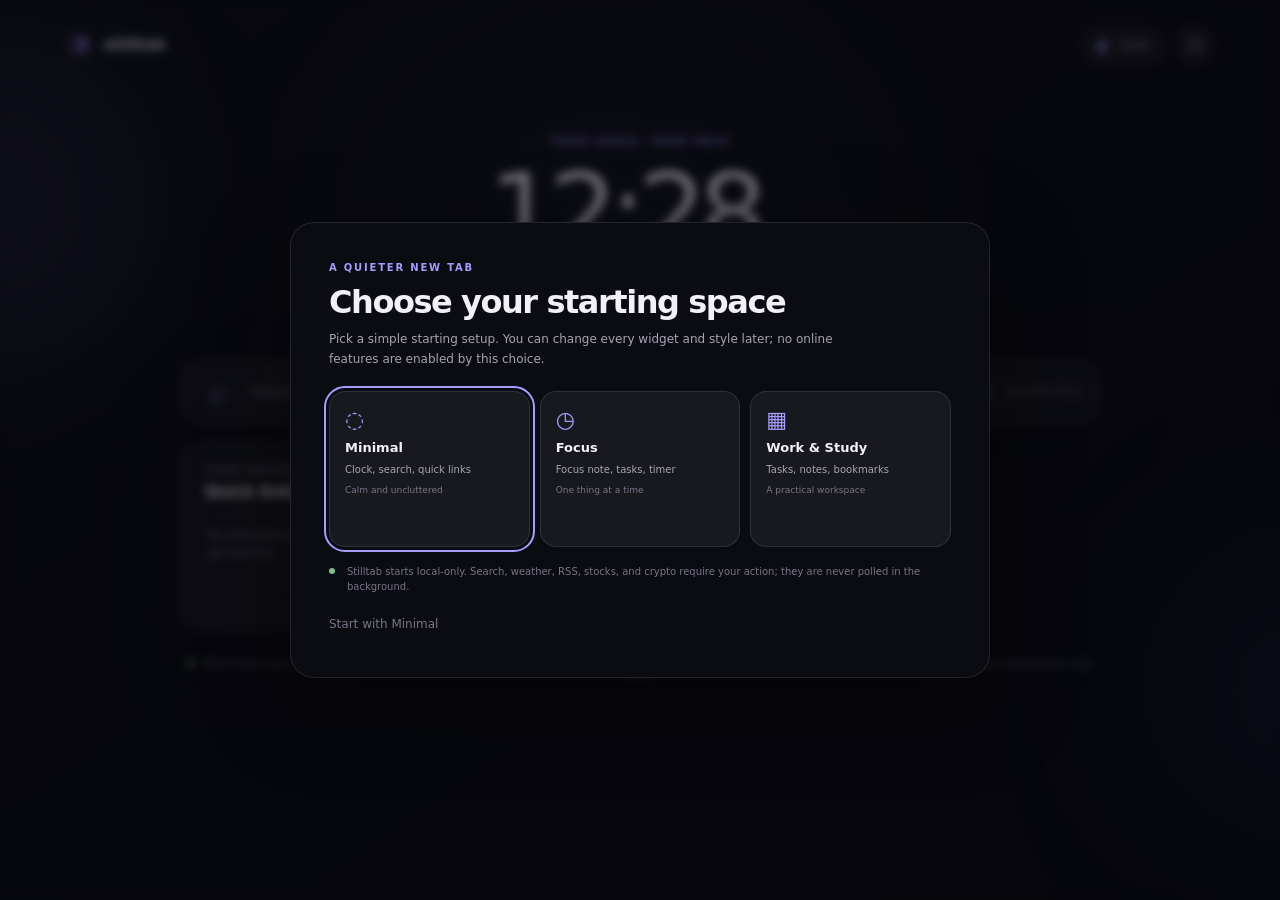
==== newtab.html @ e277e2a7 "Prepare Stilltab 0.7.0 source release" ====
<!doctype html>
<html lang="en">
<head>
  <meta charset="utf-8">
  <meta name="viewport" content="width=device-width, initial-scale=1">
  <meta name="color-scheme" content="dark light">
  <title>Stilltab</title>
  <link rel="stylesheet" href="styles.css">
  <style id="user-custom-css"></style>
  <script src="newtab.js" defer></script>
</head>
<body>
  <div class="ambient ambient-one" aria-hidden="true"></div>
  <div class="ambient ambient-two" aria-hidden="true"></div>
  <header class="topbar">
    <a class="brand" href="#home" aria-label="Stilltab home">
      <span class="brand-mark" aria-hidden="true"><span></span></span>
      <span>stilltab</span>
    </a>
    <div class="top-actions">
      <button class="quiet-button theme-shortcut" id="theme-cycle" type="button" title="Cycle theme" aria-label="Cycle theme"><span class="sun-icon" aria-hidden="true">◐</span><span id="theme-name">Dusk</span></button>
      <button class="icon-button settings-trigger" id="open-settings" type="button" aria-label="Open settings" title="Customize your new tab"><span aria-hidden="true">☷</span></button>
    </div>
  </header>

  <main id="home" class="page-shell">
    <section class="widget-grid" id="widget-grid" aria-label="Your widgets"></section>
    <p class="privacy-note"><span class="privacy-dot" aria-hidden="true"></span> Most data stays on this device. Search, weather, feeds, articles, stock and crypto prices contact providers only when you choose those features; bookmarks stay local.</p>
  </main>

  <aside class="settings-panel" id="settings-panel" aria-labelledby="settings-title" aria-hidden="true">
    <div class="panel-scrim" id="panel-scrim"></div>
    <section class="panel-content" role="dialog" aria-modal="true" aria-label="Customize Stilltab">
      <div class="panel-heading">
        <div><p class="eyebrow">MAKE IT YOURS</p><h2 id="settings-title">Customize</h2></div>
        <button class="icon-button close-panel" id="close-settings" type="button" aria-label="Close settings">×</button>
      </div>
      <div class="settings-section-tools" aria-label="Settings section controls"><span>Settings sections</span><button type="button" id="expand-settings">Expand all</button><button type="button" id="collapse-settings">Collapse all</button></div>
      <div class="settings-scroll">
        <section class="setting-section">
          <h3>Look & feel</h3>
          <label class="field-label" for="theme-select">Theme preset</label>
          <select id="theme-select">
            <option value="dusk">Dusk · soft violet</option>
            <option value="paper">Paper · warm light</option>
            <option value="moss">Moss · quiet green</option>
            <option value="midnight">Midnight · deep blue</option>
            <option value="ocean">Ocean · deep water</option>
            <option value="sakura">Sakura · soft blossom</option>
            <option value="ember">Ember · warm charcoal</option>
            <option value="nord">Nord · cool minimal</option>
            <option value="terminal">Terminal · green phosphor</option>
            <option value="lavender">Lavender · soft amethyst</option>
            <option value="sunroom">Sunroom · warm daylight</option>
            <option value="slate">Slate · quiet blue-grey</option>
            <option value="custom">Custom colors</option>
          </select>
          <p class="section-hint">Each preset also sets card style, corners, font, spacing, and layout. Fine-tune them below and save your own named presets.</p>
          <div class="button-row theme-buttons">
            <button class="secondary-button" id="save-theme" type="button">Save current as preset</button>
            <button class="text-button" id="delete-theme" type="button" hidden>Delete selected preset</button>
          </div>
          <div class="field-row color-row">
            <label class="field-label" for="accent-color">Accent</label>
            <input id="accent-color" type="color" value="#a79bff" aria-label="Custom accent color">
          </div>
          <div class="field-row color-row">
            <label class="field-label" for="background-color">Background</label>
            <input id="background-color" type="color" value="#11121a" aria-label="Custom background color">
          </div>
          <div class="gradient-editor">
            <p class="field-label">Gradient builder</p>
            <label class="field-label" for="gradient-kind">Shape</label>
            <select id="gradient-kind"><option value="linear">Linear</option><option value="radial">Radial glow</option></select>
            <label class="field-label" for="gradient-angle">Angle <span id="gradient-angle-value">135°</span></label>
            <input id="gradient-angle" type="range" min="0" max="360" value="135">
            <div class="gradient-swatches"><input id="gradient-color-1" type="color" value="#11121a" aria-label="Gradient color one"><input id="gradient-color-2" type="color" value="#29243b" aria-label="Gradient color two"><input id="gradient-color-3" type="color" value="#131521" aria-label="Gradient color three"></div>
            <div id="gradient-preview" class="gradient-preview" aria-label="Gradient preview"></div>
            <div class="button-row"><button class="secondary-button" id="apply-gradient" type="button">Apply gradient</button><button class="text-button" id="clear-gradient" type="button">Use solid background</button></div>
          </div>
          <div class="local-background-setting">
            <p class="field-label">Device background</p>
            <div id="background-preview" class="background-preview is-empty">No image selected</div>
            <div class="button-row"><button class="secondary-button" id="choose-background" type="button">Choose an image</button><button class="text-button" id="remove-background" type="button" hidden>Remove image</button><input id="background-file" type="file" accept="image/png,image/jpeg,image/webp" hidden></div>
            <label class="field-label" for="background-overlay">Readability overlay <span id="background-overlay-value">32%</span></label>
            <input id="background-overlay" type="range" min="0" max="75" value="32" disabled>
            <p class="section-hint">PNG, JPG, or WebP. The image is resized and saved inside Firefox on this device; nothing is uploaded. The theme adds a light or dark overlay for legibility.</p>
          </div>
          <label class="field-label" for="custom-css">Custom CSS</label>
          <textarea class="dialog-input custom-css-input" id="custom-css" rows="5" maxlength="12000" spellcheck="false" placeholder=".widget-card { box-shadow: none; }"></textarea>
          <p class="section-hint">Stored locally. @-rules, url(), external fonts, and other network-capable CSS are blocked. Turning CSS off keeps your code saved; clearing it removes the saved rules.</p>
          <div class="button-row custom-css-actions"><button class="secondary-button apply-css-button" id="apply-custom-css" type="button">Apply custom CSS</button><button class="secondary-button" id="toggle-custom-css" type="button" aria-pressed="false" disabled>No CSS to toggle</button><button class="text-button" id="clear-custom-css" type="button" disabled>Clear custom CSS</button></div>
          <p class="custom-css-status" id="custom-css-status" role="status" aria-live="polite">No custom CSS is saved.</p>
          <label class="field-label" for="surface-select">Surface style</label>
          <select id="surface-select">
            <option value="glass">Glass</option><option value="solid">Solid</option><option value="gradient">Gradient</option>
          </select>
          <label class="field-label" for="corners-select">Corners</label>
          <select id="corners-select">
            <option value="soft">Soft rounded</option><option value="square">Blocky</option><option value="pill">Extra round</option>
          </select>
          <label class="field-label" for="layout-select">Layout</label>
          <select id="layout-select"><option value="balanced">Balanced · two columns</option><option value="wide">Wide · three columns</option><option value="focused">Focused · one column</option><option value="bento">Bento · mixed grid</option><option value="sidebar">Compact sidebar</option><option value="masonry">Masonry · flowing cards</option></select>
          <label class="field-label" for="font-select">Font</label>
          <select id="font-select">
            <option value="system">System sans</option><option value="clean-sans">Clean sans</option><option value="humanist">Humanist sans</option><option value="rounded">Rounded sans</option><option value="serif">Editorial serif</option><option value="classic-serif">Classic serif</option><option value="book-serif">Book serif</option><option value="mono">Monospace</option><option value="typewriter">Typewriter</option>
          </select>
          <label class="field-label" for="density-select">Spacing</label>
          <select id="density-select"><option value="comfortable">Comfortable</option><option value="compact">Compact</option></select>
          <label class="field-label" for="display-name">Name above the clock <span class="optional-label">(optional)</span></label>
          <input class="dialog-input" id="display-name" maxlength="30" placeholder="Leave blank for the default label">
        </section>

        <section class="setting-section">
          <h3>Starter profiles</h3>
          <label class="field-label" for="starter-profile-select">Starting setup</label>
          <select id="starter-profile-select"><option value="minimal">Minimal · calm and uncluttered</option><option value="focus">Focus · tasks and Pomodoro</option><option value="work-study">Work & Study · notes and bookmarks</option></select>
          <p class="section-hint">Switching a profile changes visible widgets, theme, and layout; it keeps your saved notes, links, and other data.</p>
          <button class="secondary-button" id="starter-profile-apply" type="button">Apply profile</button>
        </section>

        <section class="setting-section">
          <h3>Keep what you need</h3>
          <p class="section-hint">Turn widgets on or off, then reorder them with the arrow buttons.</p>
          <p class="section-hint drag-hint">You can also drag cards, or focus one and press Alt + ↑/↓.</p>
          <div id="widget-controls" class="widget-controls"></div>
          <div class="button-row">
            <button class="secondary-button" id="add-note" type="button">＋ Add text widget</button>
            <button class="secondary-button" id="add-link" type="button">＋ Add shortcut</button>
          </div>
        </section>

        <section class="setting-section">
          <h3>Pomodoro lengths</h3>
          <p class="section-hint">The timer runs locally and keeps time if you close the tab. It shows a completion message when Stilltab is open; it does not send notifications.</p>
          <div class="timer-length-grid">
            <label class="field-label" for="pomodoro-focus-minutes">Focus · minutes<input class="dialog-input" id="pomodoro-focus-minutes" type="number" min="5" max="90" step="1"></label>
            <label class="field-label" for="pomodoro-short-minutes">Short break · minutes<input class="dialog-input" id="pomodoro-short-minutes" type="number" min="1" max="30" step="1"></label>
            <label class="field-label" for="pomodoro-long-minutes">Long break · minutes<input class="dialog-input" id="pomodoro-long-minutes" type="number" min="5" max="60" step="1"></label>
          </div>
        </section>

        <section class="setting-section">
          <h3>Search</h3>
          <label class="field-label" for="search-provider">Search provider</label>
          <select id="search-provider"></select>
          <p class="section-hint">Choose a default provider, or enter a keyword and query in the search bar, such as <code>yt cats</code> or <code>gh issues</code>. Searches go directly to the selected site.</p>
          <div id="search-keyword-hint" class="search-keyword-hints"></div>
          <div id="custom-search-engines" class="custom-search-engines"></div>
          <button class="secondary-button" id="add-search-engine" type="button">＋ Add custom search engine</button>
        </section>

        <section class="setting-section">
          <h3>Quick backups</h3>
          <p class="section-hint">Custom-theme files include visual presets. Device background images are stored separately and are not included.</p>
          <div class="backup-row"><div><strong>Custom themes</strong><span>Export or merge a theme JSON backup</span></div><div class="button-row"><button class="secondary-button" id="export-themes" type="button">Export</button><button class="secondary-button" id="import-themes" type="button">Import</button></div></div>
          <input id="import-themes-file" type="file" accept="application/json,.json" hidden>
          <div class="backup-row"><div><strong>Quick links</strong><span>Import merges links and skips duplicate URLs</span></div><div class="button-row"><button class="secondary-button" id="export-shortcuts" type="button">Export</button><button class="secondary-button" id="import-shortcuts" type="button">Import</button></div></div>
          <input id="import-shortcuts-file" type="file" accept="application/json,.json" hidden>
          <div class="backup-row"><div><strong>Bookmarks</strong><span>Locally saved sites; imports merge without duplicates</span></div><div class="button-row"><button class="secondary-button" id="export-bookmarks" type="button">Export</button><button class="secondary-button" id="import-bookmarks" type="button">Import</button></div></div>
          <input id="import-bookmarks-file" type="file" accept="application/json,.json" hidden>
        </section>

        <section class="setting-section">
          <h3>Stock quote provider</h3>
          <p class="section-hint">Optional end-of-day quotes use Alpha Vantage. Each refresh sends the ticker, your API key, and IP directly to Alpha Vantage. Free keys provide daily data, not live prices; provider rate limits apply.</p>
          <label class="field-label" for="stock-api-key">Your personal Alpha Vantage API key</label>
          <input class="dialog-input" id="stock-api-key" type="password" maxlength="80" autocomplete="new-password" placeholder="Enter key (never included in backups or Sync)">
          <div class="button-row"><button class="secondary-button" id="save-stock-key" type="button">Save key on this device</button><button class="text-button" id="forget-stock-key" type="button">Forget saved key</button><a class="secondary-button" href="https://www.alphavantage.co/support/#api-key" target="_blank" rel="noopener noreferrer">Get a key</a></div>
          <p class="section-hint" id="stock-key-status" role="status">No API key saved.</p>
          <p class="section-hint">The key is stored in Firefox extension storage on this device; it is not encrypted at rest and is excluded from all Stilltab backups and Firefox Sync. Never use a key tied to sensitive financial accounts.</p>
        </section>

        <section class="setting-section" id="firefox-sync-section">
          <h3>Encrypted cross-device sync</h3>
          <label class="sync-toggle" for="sync-enabled"><input id="sync-enabled" type="checkbox"><span>Sync selected dashboard data with Firefox Sync</span></label>
          <p class="section-hint">Off by default. When enabled, Firefox Sync encrypts selected settings end-to-end before they leave this browser. It excludes wallpapers, weather, RSS, stocks, crypto, bookmarks, API keys, and the Pomodoro timer. Desktop Firefox only; add-ons must be enabled in <a href="about:preferences#sync">Firefox Sync settings</a>. Turning this off stops future uploads but does not erase an existing Firefox Sync copy.</p>
          <p class="section-hint" id="platform-sync-note">Firefox Sync is separate from local-only bookmarks and crypto data.</p>
          <p class="sync-status" id="sync-status" role="status">Off — data stays on this device.</p>
          <button class="text-button" id="delete-sync-copy" type="button">Delete synced copy</button>
        </section>

        <section class="setting-section privacy-settings">
          <h3>Privacy center</h3>
          <p class="section-hint">No analytics, tracking pixels, or background requests. Local data and each optional provider are listed below. Firefox shows native data-consent prompts; Edge asks here before first use and then requests only the needed site permission.</p>
          <div id="privacy-service-list" class="privacy-service-list" aria-live="polite"></div>
          <p class="section-hint">Provider requests omit cookies and referrers. Normal search and bookmark navigation follows the destination website's own browser behavior. To remove a previously granted site permission, use your browser's extension manager.</p>
          <button class="text-button" id="reset-provider-consents" type="button" hidden>Ask again before external access</button>
        </section>

        <section class="setting-section privacy-settings">
          <h3>Backups & defaults</h3>
          <p class="section-hint">No analytics, cookies, or background requests. Firefox asks before optional data-sharing features run; host access is separately scoped to the selected service.</p>
          <div class="button-row">
            <button class="secondary-button" id="export-settings" type="button">Export settings</button>
            <button class="secondary-button" id="import-settings" type="button">Import settings</button>
            <input id="import-file" type="file" accept="application/json,.json" hidden>
          </div>
          <button class="text-button" id="reset-settings" type="button">Restore default setup</button>
        </section>
      </div>
      <div class="panel-footer"><span>Stilltab <span id="version-label">0.7</span></span><span>Local by default; Sync is opt-in</span></div>
    </section>
  </aside>

  <dialog id="welcome-dialog" class="custom-dialog welcome-dialog" aria-labelledby="welcome-title">
    <div class="welcome-content">
      <p class="eyebrow">A QUIETER NEW TAB</p>
      <h2 id="welcome-title">Choose your starting space</h2>
      <p class="welcome-intro">Pick a simple starting setup. You can change every widget and style later; no online features are enabled by this choice.</p>
      <div class="starter-profile-grid">
        <button type="button" class="starter-profile-card" data-profile-choice="minimal"><span class="profile-card-mark">◌</span><strong>Minimal</strong><span>Clock, search, quick links</span><small>Calm and uncluttered</small></button>
        <button type="button" class="starter-profile-card" data-profile-choice="focus"><span class="profile-card-mark">◷</span><strong>Focus</strong><span>Focus note, tasks, timer</span><small>One thing at a time</small></button>
        <button type="button" class="starter-profile-card" data-profile-choice="work-study"><span class="profile-card-mark">▦</span><strong>Work & Study</strong><span>Tasks, notes, bookmarks</span><small>A practical workspace</small></button>
      </div>
      <p class="welcome-privacy"><span class="privacy-dot" aria-hidden="true"></span>Stilltab starts local-only. Search, weather, RSS, stocks, and crypto require your action; they are never polled in the background.</p>
      <button type="button" id="skip-onboarding" class="text-button">Start with Minimal</button>
    </div>
  </dialog>
  <dialog id="provider-consent-dialog" class="custom-dialog provider-consent-dialog" aria-labelledby="provider-consent-title">
    <div class="provider-consent-content">
      <p class="eyebrow">EXTERNAL SERVICE</p>
      <h2 id="provider-consent-title">Allow this request?</h2>
      <p id="provider-consent-provider" class="consent-provider"></p>
      <p id="provider-consent-detail" class="consent-detail"></p>
      <div class="dialog-actions"><button type="button" class="secondary-button" id="provider-consent-cancel">Not now</button><button type="button" class="primary-button" id="provider-consent-allow">Continue</button></div>
    </div>
  </dialog>
  <dialog id="custom-dialog" class="custom-dialog">
    <form id="custom-form" method="dialog">
      <div class="dialog-heading"><div><p class="eyebrow" id="dialog-eyebrow">MAKE IT YOURS</p><h2 id="dialog-title">Add something</h2></div><button class="icon-button" type="button" data-dialog-close aria-label="Close">×</button></div>
      <div id="dialog-fields"></div>
      <div class="dialog-actions"><button class="secondary-button" type="button" data-dialog-close>Cancel</button><button class="primary-button" id="dialog-save" value="save">Save</button></div>
    </form>
  </dialog>
  <dialog id="article-reader" class="article-reader" aria-labelledby="article-title">
    <div class="article-reader-content">
      <div class="article-reader-top"><p class="eyebrow">QUICK READ · TEXT ONLY</p><div class="article-reader-actions"><a id="article-original" class="text-button" href="#" target="_blank" rel="noopener noreferrer">Open original ↗</a><button class="icon-button" type="button" data-article-close aria-label="Close reader">×</button></div></div>
      <p class="article-source" id="article-source"></p>
      <h2 id="article-title">Article reader</h2>
      <p class="article-status" id="article-status" role="status" aria-live="polite"></p>
      <div class="article-body" id="article-body"></div>
    </div>
  </dialog>
  <div class="toast" id="toast" role="status" aria-live="polite"></div>
</body>
</html>
---- styles.css ----
:root {
  color-scheme: dark;
  --bg: #11121a;
  --bg-deep: #0b0c12;
  --ink: #f1eff8;
  --muted: #a6a4b3;
  --faint: #777586;
  --accent: #a79bff;
  --accent-soft: rgba(167,155,255,.15);
  --card: rgba(255,255,255,.055);
  --card-border: rgba(255,255,255,.10);
  --input: rgba(255,255,255,.07);
  --shadow: 0 24px 70px rgba(0,0,0,.22);
  --radius: 24px;
  --photo-shade: 0,0,0;
  --font: Inter, ui-sans-serif, system-ui, -apple-system, BlinkMacSystemFont, "Segoe UI", sans-serif;
  font-family: var(--font);
  background: var(--bg);
  color: var(--ink);
}
:root[data-theme="dusk"] { color-scheme: dark; --bg:#11121a; --bg-deep:#0b0c12; --ink:#f1eff8; --muted:#a6a4b3; --faint:#777586; --accent:#a79bff; --accent-soft:rgba(167,155,255,.15); --card:rgba(255,255,255,.055); --card-border:rgba(255,255,255,.10); --input:rgba(255,255,255,.07); }
:root[data-theme="paper"] { color-scheme: light; --photo-shade:255,255,255; --bg:#f1eee8; --bg-deep:#e7e3dc; --ink:#292723; --muted:#77736d; --faint:#99958e; --accent:#a4563f; --accent-soft:rgba(164,86,63,.12); --card:rgba(255,255,255,.66); --card-border:rgba(74,61,48,.10); --input:rgba(58,45,33,.055); --shadow:0 24px 70px rgba(77,62,44,.10); }
:root[data-theme="moss"] { color-scheme: dark; --bg:#101713; --bg-deep:#0a100c; --ink:#edf3ec; --muted:#a4b0a3; --faint:#748273; --accent:#a6c596; --accent-soft:rgba(166,197,150,.14); --card:rgba(232,255,227,.05); --card-border:rgba(232,255,227,.1); --input:rgba(232,255,227,.07); }
:root[data-theme="midnight"] { color-scheme: dark; --bg:#0b1220; --bg-deep:#080d17; --ink:#edf3ff; --muted:#a2b0c8; --faint:#72819d; --accent:#80b4ff; --accent-soft:rgba(128,180,255,.14); --card:rgba(219,234,255,.055); --card-border:rgba(219,234,255,.11); --input:rgba(219,234,255,.07); }
:root[data-theme="ocean"] { color-scheme:dark; --bg:#081923; --bg-deep:#07121b; --ink:#e8f5f8; --muted:#a7c2cb; --faint:#71929d; --accent:#65d2dd; --accent-soft:rgba(101,210,221,.14); --card:rgba(223,250,255,.055); --card-border:rgba(223,250,255,.11); --input:rgba(223,250,255,.07); }
:root[data-theme="sakura"] { color-scheme:light; --photo-shade:255,255,255; --bg:#f5e8ee; --bg-deep:#eee0e8; --ink:#35252e; --muted:#806b75; --faint:#a58f98; --accent:#ba5e83; --accent-soft:rgba(186,94,131,.13); --card:rgba(255,255,255,.66); --card-border:rgba(78,34,54,.12); --input:rgba(72,39,54,.055); --shadow:0 24px 70px rgba(102,48,72,.1); }
:root[data-theme="ember"] { color-scheme:dark; --bg:#1c100e; --bg-deep:#120b09; --ink:#f8eee8; --muted:#c4a99b; --faint:#91786d; --accent:#ff9a64; --accent-soft:rgba(255,154,100,.15); --card:rgba(255,233,219,.055); --card-border:rgba(255,233,219,.11); --input:rgba(255,233,219,.07); }
:root[data-theme="nord"] { color-scheme:dark; --bg:#2e3440; --bg-deep:#252a34; --ink:#eceff4; --muted:#c2c9d4; --faint:#98a4b8; --accent:#88c0d0; --accent-soft:rgba(136,192,208,.15); --card:rgba(236,239,244,.07); --card-border:rgba(236,239,244,.13); --input:rgba(236,239,244,.08); }
:root[data-theme="terminal"] { color-scheme:dark; --bg:#07120b; --bg-deep:#030906; --ink:#d8f5dc; --muted:#96c9a0; --faint:#5f8a68; --accent:#69e07f; --accent-soft:rgba(105,224,127,.14); --card:rgba(209,255,218,.045); --card-border:rgba(209,255,218,.12); --input:rgba(209,255,218,.07); }
:root[data-theme="lavender"] { color-scheme:dark; --bg:#1c1425; --bg-deep:#120e19; --ink:#f1eafb; --muted:#c0b0d1; --faint:#8f7fa2; --accent:#c3a2ff; --accent-soft:rgba(195,162,255,.15); --card:rgba(246,231,255,.06); --card-border:rgba(246,231,255,.12); --input:rgba(246,231,255,.07); }
:root[data-theme="sunroom"] { color-scheme:light; --photo-shade:255,255,255; --bg:#f4eddc; --bg-deep:#ede1c9; --ink:#342b1f; --muted:#81705a; --faint:#a3957f; --accent:#bd762a; --accent-soft:rgba(189,118,42,.14); --card:rgba(255,255,255,.62); --card-border:rgba(77,57,30,.12); --input:rgba(77,57,30,.06); --shadow:0 24px 70px rgba(77,57,30,.1); }
:root[data-theme="slate"] { color-scheme:dark; --bg:#18212e; --bg-deep:#101722; --ink:#edf1f8; --muted:#b3bed0; --faint:#7e8ba0; --accent:#aab8d4; --accent-soft:rgba(170,184,212,.15); --card:rgba(231,238,250,.055); --card-border:rgba(231,238,250,.11); --input:rgba(231,238,250,.07); }
:root[data-theme="custom"] { --bg:var(--background-custom,#11121a); --bg-deep:color-mix(in srgb,var(--background-custom,#11121a),#000 24%); --ink:var(--ink-custom,#f4f2f8); --muted:var(--muted-custom,#b5b2c2); --faint:var(--faint-custom,#828090); --accent:var(--accent-custom,#a79bff); --accent-soft:color-mix(in srgb,var(--accent-custom,#a79bff),transparent 84%); --card:rgba(255,255,255,.055); --card-border:rgba(255,255,255,.11); --input:rgba(255,255,255,.07); }
:root[data-theme="custom"] { --bg: var(--background-custom,#11121a); }
:root[data-font="serif"] { --font: Georgia, "Times New Roman", serif; }
:root[data-font="clean-sans"] { --font: Arial, "Helvetica Neue", Helvetica, sans-serif; }
:root[data-font="humanist"] { --font: "Trebuchet MS", "Segoe UI", sans-serif; }
:root[data-font="rounded"] { --font: ui-rounded, "SF Pro Rounded", "Segoe UI", system-ui, sans-serif; }
:root[data-font="classic-serif"] { --font: "Palatino Linotype", "Book Antiqua", Palatino, serif; }
:root[data-font="book-serif"] { --font: Garamond, Baskerville, "Times New Roman", serif; }
:root[data-font="mono"] { --font: "SFMono-Regular", Consolas, "Liberation Mono", monospace; }
:root[data-font="typewriter"] { --font: "Courier New", Courier, monospace; }
:root[data-corners="soft"] { --radius:24px; }
:root[data-corners="square"] { --radius:8px; }
:root[data-corners="pill"] { --radius:34px; }
* { box-sizing:border-box; }
body { margin:0; min-height:100vh; overflow-x:hidden; background:radial-gradient(ellipse at 48% 30%, color-mix(in srgb,var(--accent),transparent 93%), transparent 42%), var(--background-paint,linear-gradient(145deg,var(--bg),var(--bg-deep))); color:var(--ink); font-family:var(--font); transition:background .5s ease,color .3s ease; }
:root[data-has-background="true"] body { background-color:var(--bg-deep);background-image:linear-gradient(rgba(var(--photo-shade),var(--photo-overlay-opacity,.32)),rgba(var(--photo-shade),var(--photo-overlay-opacity,.32))),radial-gradient(ellipse at 48% 30%,color-mix(in srgb,var(--accent),transparent 88%),transparent 48%),var(--user-background-image);background-size:cover,cover,cover;background-position:center;background-repeat:no-repeat;background-attachment:scroll; }
button,input,textarea,select { font:inherit; }
button { color:inherit;transition:color .18s ease,background-color .18s ease,border-color .18s ease,box-shadow .18s ease,transform .18s ease; }
a { transition:color .18s ease,opacity .18s ease; }
input,textarea,select { transition:color .18s ease,background-color .18s ease,border-color .18s ease,box-shadow .18s ease; }
button:not(:disabled):active { transform:scale(.97); }
button:focus-visible,a:focus-visible,input:focus-visible,textarea:focus-visible,select:focus-visible { outline:2px solid var(--accent); outline-offset:3px; }
.ambient { position:fixed; z-index:0; pointer-events:none; filter:blur(80px); opacity:.18; border-radius:50%; }
.ambient-one { width:320px;height:320px;top:5%;left:-170px;background:var(--accent);opacity:.12; }
.ambient-two { width:380px;height:380px;right:-220px;bottom:2%;background:#6079c9;opacity:.10; }
.topbar { position:relative;z-index:2;display:flex;align-items:center;justify-content:space-between;padding:26px 5.2vw; }
.brand { display:flex;align-items:center;gap:11px;text-decoration:none;color:var(--ink);font-weight:650;font-size:15px;letter-spacing:.02em; }
.brand-mark { width:26px;height:26px;border-radius:9px;background:var(--accent-soft);display:grid;place-items:center; }
.brand-mark span { position:relative;width:12px;height:12px;border:1.6px solid var(--accent);border-radius:50%; }
.brand-mark span:after { content:"";position:absolute;width:6px;height:10px;right:-1px;top:-1px;border-radius:0 8px 8px 0;background:var(--accent); }
.top-actions { display:flex;align-items:center;gap:10px; }
.quiet-button,.icon-button,.small-icon-button { border:1px solid var(--card-border);background:var(--card);cursor:pointer;transition:transform .18s,border-color .18s,background .18s; }
.quiet-button:hover,.icon-button:hover,.small-icon-button:hover { border-color:color-mix(in srgb,var(--accent),transparent 48%);transform:translateY(-1px); }
.quiet-button { display:flex;align-items:center;gap:9px;border-radius:999px;padding:9px 14px;color:var(--muted);font-size:12px; }
.sun-icon { color:var(--accent);font-size:17px;line-height:1; }
.icon-button { width:38px;height:38px;border-radius:50%;font-size:20px;color:var(--muted);display:grid;place-items:center; }
.settings-trigger { font-size:18px; }
.page-shell { position:relative;z-index:1;width:min(100% - 48px, 920px);margin:45px auto 0;padding-bottom:50px; }
.welcome { text-align:center;margin:0 auto;grid-column:1/-1; }
.clock-widget { position:relative;cursor:grab;animation:widget-arrive .34s ease both; }
.clock-widget:active { cursor:grabbing; }
.clock-widget.is-dragging { opacity:.42; }
.clock-widget.drop-before::before,.clock-widget.drop-after::after { content:"";position:absolute;left:12px;right:12px;height:3px;border-radius:9px;background:var(--accent);box-shadow:0 0 15px var(--accent);z-index:2;pointer-events:none; }
.clock-widget.drop-before::before { top:3px; }
.clock-widget.drop-after::after { bottom:3px; }
.eyebrow,.card-kicker { margin:0;color:var(--faint);font-size:10px;line-height:1.3;letter-spacing:.18em;font-weight:700; }
.welcome .eyebrow { color:var(--accent);opacity:.9;margin-bottom:12px; }
.clock-line { display:flex;align-items:baseline;justify-content:center;gap:9px; }
#clock { font-size:clamp(68px,11vw,108px);letter-spacing:-.075em;line-height:1;font-weight:420;font-variant-numeric:tabular-nums; }
.clock-period { color:var(--muted);font-size:13px;text-transform:uppercase;letter-spacing:.12em; }
.quote-line { display:flex;align-items:center;justify-content:center;gap:8px;margin:13px auto 9px;max-width:min(760px,100%); }
.daily-quote { min-width:0;max-width:100%;margin:0;font-size:clamp(20px,3vw,28px);letter-spacing:-.035em;font-weight:500;line-height:1.35; }
.quote-cycle { flex:none;width:29px;height:29px;border:1px solid var(--card-border);border-radius:50%;background:var(--card);color:var(--accent);opacity:.55;cursor:pointer; }
.quote-cycle:hover { opacity:1;transform:rotate(25deg); }
.date-line { color:var(--muted);font-size:14px;margin:0; }
.widget-grid { display:grid;grid-template-columns:repeat(2,minmax(0,1fr));gap:15px;align-items:stretch; }
.widget-grid .clock-widget { grid-column:1/-1; }
:root[data-layout="wide"] .page-shell { width:min(calc(100% - 64px),1180px); }
:root[data-layout="wide"] .widget-grid { grid-template-columns:repeat(3,minmax(0,1fr)); }
:root[data-layout="wide"] .search-card,:root[data-layout="wide"] .clock-widget { grid-column:1/-1; }
:root[data-layout="focused"] .page-shell { width:min(calc(100% - 48px),760px); }
:root[data-layout="focused"] .widget-grid { grid-template-columns:minmax(0,1fr); }
:root[data-layout="focused"] .search-card { grid-column:auto; }
:root[data-layout="bento"] .page-shell { width:min(calc(100% - 56px),1140px); }
:root[data-layout="bento"] .widget-grid { grid-template-columns:repeat(3,minmax(0,1fr)); }
:root[data-layout="bento"] .search-card,:root[data-layout="bento"] .clock-widget { grid-column:1/-1; }
:root[data-layout="bento"] .links-card,:root[data-layout="bento"] .quick-notes-card { grid-column:span 2; }
.widget-card { position:relative;min-width:0;overflow:hidden;padding:23px 24px;border:1px solid var(--card-border);border-radius:var(--radius);background:var(--card);box-shadow:var(--shadow);backdrop-filter:blur(22px);-webkit-backdrop-filter:blur(22px);transition:transform .24s ease,border-color .24s ease,background .3s ease,box-shadow .24s ease;animation:widget-arrive .34s ease both;cursor:grab; }
.widget-card:active { cursor:grabbing; }
.widget-card.is-dragging { opacity:.42;transform:scale(.98); }
.widget-card.drop-before::before,.widget-card.drop-after::after { content:"";position:absolute;left:12px;right:12px;height:3px;border-radius:9px;background:var(--accent);box-shadow:0 0 15px var(--accent);z-index:2;pointer-events:none; }
.widget-card.drop-before::before { top:3px; }
.widget-card.drop-after::after { bottom:3px; }
.widget-card:focus-visible { outline:2px solid var(--accent);outline-offset:3px; }
@keyframes widget-arrive { from { opacity:0;transform:translateY(9px) scale(.99); } to { opacity:1;transform:translateY(0) scale(1); } }
:root[data-surface="solid"] .widget-card { background:var(--bg-deep);backdrop-filter:none;-webkit-backdrop-filter:none; }
:root[data-surface="gradient"] .widget-card { background:linear-gradient(140deg,color-mix(in srgb,var(--accent),var(--bg) 91%),var(--bg-deep));backdrop-filter:none;-webkit-backdrop-filter:none; }
:root[data-has-background="true"][data-surface="solid"] .widget-card { background:color-mix(in srgb,var(--bg-deep) 82%,transparent);backdrop-filter:blur(16px);-webkit-backdrop-filter:blur(16px); }
:root[data-has-background="true"][data-surface="gradient"] .widget-card { background:linear-gradient(140deg,color-mix(in srgb,var(--accent) 11%,transparent),color-mix(in srgb,var(--bg-deep) 78%,transparent));backdrop-filter:blur(16px);-webkit-backdrop-filter:blur(16px); }
:root[data-density="compact"] .widget-card { padding:17px 19px; }
.search-card { grid-column:1/-1;display:flex;align-items:center;gap:15px;padding:10px 15px 10px 19px;min-height:67px; }
.search-icon { width:34px;height:34px;display:grid;place-items:center;color:var(--accent);font-size:29px;font-family:Arial,sans-serif;line-height:1; }
.search-form { display:flex;align-items:center;flex:1;min-width:0; }
.search-form input { width:100%;height:44px;border:0;background:transparent;color:var(--ink);font-size:15px;outline:none; }
.search-form input::placeholder { color:var(--faint); }
.search-form input:focus-visible { outline:0; }
.search-form button { flex:none;border:0;width:36px;height:36px;background:var(--accent-soft);border-radius:50%;color:var(--accent);cursor:pointer;font-size:19px;transition:transform .18s; }
.search-form button:hover { transform:translate(2px,-2px); }
.provider-label { font-size:9px;letter-spacing:.13em;color:var(--faint);white-space:nowrap; }
.links-card { min-height:190px; }
.card-heading { display:flex;align-items:flex-start;justify-content:space-between;gap:12px;margin-bottom:19px; }
.card-heading h2 { font-size:16px;font-weight:550;letter-spacing:-.02em;margin:6px 0 0; }
.card-kicker { font-size:9px; }
.small-icon-button { flex:none;display:grid;place-items:center;width:30px;height:30px;border-radius:50%;font-size:18px;color:var(--muted); }
.shortcut-list { display:grid;grid-template-columns:repeat(2,minmax(0,1fr));gap:7px; }
.shortcut-entry { display:flex;align-items:center;gap:2px;min-width:0;border-radius:13px; }
.shortcut-entry:focus-within,.shortcut-entry:hover { background:var(--accent-soft); }
.shortcut { min-width:0;display:flex;align-items:center;gap:9px;padding:8px 9px;border-radius:12px;color:var(--muted);text-decoration:none;transition:background .18s,color .18s; }
.shortcut-entry .shortcut { flex:1; }
.shortcut:hover { background:var(--accent-soft);color:var(--ink); }
.shortcut-glyph { width:26px;height:26px;flex:none;display:grid;place-items:center;border-radius:9px;background:var(--input);color:var(--accent);font-size:12px;font-weight:700; }
.shortcut-glyph svg { display:block;width:16px;height:16px; }
.shortcut-glyph--youtube { background:#ff0033;color:#fff; }
.shortcut-glyph--google { background:rgba(66,133,244,.12);color:#4285f4;font-size:16px; }
.shortcut-glyph--github { background:#24292f;color:#fff;font-size:9px; }
.shortcut-glyph--reddit { background:#ff4500;color:#fff;font-size:17px; }
.shortcut-glyph--twitch { background:#9146ff;color:#fff;font-size:15px; }
.shortcut-glyph--discord { background:#5865f2;color:#fff;font-size:15px; }
.shortcut-glyph--spotify { background:#1ed760;color:#07120b;font-size:18px; }
.shortcut-glyph--instagram { background:linear-gradient(135deg,#7542d8,#e54173,#f6a33c);color:#fff;font-size:19px; }
.shortcut-glyph--gmail { background:rgba(234,67,53,.13);color:#ea4335;font-size:15px; }
.shortcut-glyph--wikipedia { background:var(--ink);color:var(--bg-deep);font-family:Georgia,serif;font-size:17px; }
.shortcut-glyph--netflix { background:#e50914;color:#fff;font-size:17px; }
.shortcut-glyph--site-0 { background:#495c98;color:#fff; }
.shortcut-glyph--site-1 { background:#287c75;color:#fff; }
.shortcut-glyph--site-2 { background:#a04f6e;color:#fff; }
.shortcut-glyph--site-3 { background:#7651a1;color:#fff; }
.shortcut-glyph--site-4 { background:#aa6036;color:#fff; }
.shortcut-glyph--site-5 { background:#47739b;color:#fff; }
.shortcut-glyph--site-6 { background:#697c42;color:#fff; }
.shortcut-glyph--site-7 { background:#8e5364;color:#fff; }
.shortcut-remove { flex:none;width:23px;height:23px;margin-right:5px;border:0;border-radius:7px;background:transparent;color:var(--faint);font-size:17px;line-height:1;cursor:pointer;opacity:.55; }
.shortcut-remove:hover,.shortcut-remove:focus-visible { background:var(--card);color:var(--accent);opacity:1; }
.shortcut-title { overflow:hidden;text-overflow:ellipsis;white-space:nowrap;font-size:12px; }
.shortcut-arrow { opacity:0;margin-left:auto;color:var(--accent);font-size:12px;transition:opacity .18s; }
.shortcut:hover .shortcut-arrow { opacity:1; }
.focus-card { min-height:190px;display:flex;flex-direction:column; }
.focus-card .card-heading { margin-bottom:12px; }
.focus-copy,.custom-copy { max-width:34ch;margin:0;color:var(--ink);font-size:19px;line-height:1.55;letter-spacing:-.025em; }
.focus-mark { position:absolute;right:21px;bottom:-30px;color:var(--accent);opacity:.13;font:150px/1 Georgia,serif; }
.tasks-card { min-height:190px; }
.tasks-card .card-heading { margin-bottom:12px; }
.task-count { color:var(--faint);font-size:10px; }
.task-list { list-style:none;display:grid;gap:4px;margin:0 0 13px;padding:0; }
.task-row { display:flex;align-items:center;justify-content:space-between;gap:8px;min-height:31px; }
.task-row label { display:flex;align-items:center;gap:9px;min-width:0;color:var(--muted);font-size:12px;cursor:pointer; }
.task-row input { width:15px;height:15px;flex:none;margin:0;accent-color:var(--accent); }
.task-row label span { overflow-wrap:anywhere; }
.task-row.is-done label span { color:var(--faint);text-decoration:line-through; }
.task-remove { flex:none;width:24px;height:24px;border:0;border-radius:7px;background:transparent;color:var(--faint);font-size:18px;line-height:1;cursor:pointer; }
.task-remove:hover { background:var(--accent-soft);color:var(--accent); }
.task-empty { padding:2px 0 7px;color:var(--faint);font-size:11px; }
.task-form { display:flex;gap:7px;margin-top:3px; }
.task-form input { flex:1;min-width:0;height:36px;padding:0 11px;border:1px solid var(--card-border);border-radius:11px;background:var(--input);color:var(--ink);font-size:11px; }
.task-form input::placeholder { color:var(--faint); }
.task-form button { flex:none;width:36px;height:36px;border:0;border-radius:11px;background:var(--accent-soft);color:var(--accent);font-size:20px;cursor:pointer; }
.pomodoro-card { min-height:250px; }
.pomodoro-mark { color:var(--accent);font-size:22px; }
.pomodoro-countdown { display:block;width:100%;margin:0;padding:0;border:0;background:transparent;text-align:center;color:var(--ink);font-family:inherit;font-size:clamp(44px,7vw,62px);font-weight:inherit;font-variant-numeric:tabular-nums;letter-spacing:-.07em;line-height:1.1;cursor:pointer;transition:color .2s; }
.pomodoro-countdown:hover { color:var(--accent); }
.pomodoro-countdown:focus-visible { outline:2px solid var(--accent);outline-offset:5px;border-radius:8px; }
.pomodoro-edit-hint { margin:0 0 12px;text-align:center;color:var(--faint);font-size:10px; }
.pomodoro-progress { height:5px;overflow:hidden;border-radius:99px;background:var(--input); }
.pomodoro-progress span { display:block;width:0;height:100%;border-radius:inherit;background:var(--accent);transition:width .35s linear; }
.pomodoro-modes { display:flex;justify-content:center;gap:6px;margin:15px 0 12px; }
.pomodoro-modes button { border:1px solid transparent;border-radius:99px;padding:7px 10px;background:transparent;color:var(--muted);font-size:10px;cursor:pointer; }
.pomodoro-modes button:hover,.pomodoro-modes button.is-selected { border-color:var(--card-border);background:var(--accent-soft);color:var(--accent); }
.pomodoro-actions { display:flex;justify-content:center;gap:8px; }
.pomodoro-actions .primary-button,.pomodoro-actions .secondary-button { min-width:92px;padding:8px 12px; }
.pomodoro-sessions { margin:12px 0 0;text-align:center;color:var(--faint);font-size:10px; }
.weather-card,.rss-card { min-height:220px; }
.weather-reading { display:flex;align-items:center;gap:15px;margin:4px 0 15px; }
.weather-temp { font-size:46px;line-height:1;letter-spacing:-.07em;font-weight:450; }
.weather-reading div { display:grid;gap:5px; }
.weather-reading strong { font-size:13px;font-weight:600; }
.weather-reading div span,.weather-place { color:var(--muted);font-size:11px; }
.weather-place { margin:-9px 0 12px; }
.widget-inline-form,.rss-form { display:flex;gap:7px;margin-top:11px; }
.widget-inline-form input,.rss-form input { flex:1;min-width:0;height:36px;padding:0 10px;border:1px solid var(--card-border);border-radius:10px;background:var(--input);color:var(--ink);font-size:11px; }
.widget-inline-form button,.rss-form button { flex:none;border:0;border-radius:10px;padding:0 11px;background:var(--accent-soft);color:var(--accent);font-size:10px;font-weight:650;cursor:pointer; }
.service-note,.widget-status { margin:9px 0 0;color:var(--faint);font-size:9px;line-height:1.5; }
.widget-status { color:var(--muted); }
.source-link { display:inline-block;margin-top:7px;color:var(--faint);font-size:9px;text-decoration:none; }
.source-link:hover { color:var(--accent); }
.quick-notes-card textarea { display:block;width:100%;min-height:125px;resize:vertical;padding:12px;border:1px solid var(--card-border);border-radius:13px;background:var(--input);color:var(--ink);font:12px/1.6 var(--font); }
.quick-notes-card textarea::placeholder { color:var(--faint); }
.local-badge { padding:5px 7px;border-radius:99px;background:var(--accent-soft);color:var(--accent);font-size:8px;letter-spacing:.1em; }
.rss-items { display:grid;gap:9px;list-style:none;margin:0;padding:0; }
.rss-items a { display:-webkit-box;overflow:hidden;color:var(--muted);font-size:12px;line-height:1.45;text-decoration:none;-webkit-box-orient:vertical;-webkit-line-clamp:2; }
.rss-items a:hover { color:var(--accent); }
.rss-empty { color:var(--faint);font-size:11px;line-height:1.5;margin:0 0 9px; }
.clear-feed { margin-top:7px; }
.custom-card { min-height:175px; }
.custom-copy { color:var(--muted);font-size:15px;white-space:pre-wrap;overflow-wrap:anywhere; }
.remove-widget { align-self:flex-start;margin-top:auto;padding-top:18px; }
.text-button { border:0;background:none;color:var(--faint);cursor:pointer;padding:8px 0;font-size:12px; }
.text-button:hover { color:var(--accent); }
.empty-state { color:var(--faint);font-size:12px;line-height:1.5;margin:0;padding:6px 2px; }
.empty-welcome { grid-column:1/-1;text-align:center;padding:50px 24px;border:1px dashed var(--card-border);border-radius:var(--radius);color:var(--muted); }
.empty-welcome h2 { color:var(--ink);font-weight:500;margin:12px 0 5px; }
.empty-welcome p { margin:0 0 20px;font-size:13px; }
.empty-orbit { color:var(--accent);font-size:28px; }
.primary-button,.secondary-button { border-radius:12px;padding:10px 14px;cursor:pointer;font-size:12px;font-weight:600;transition:transform .18s,background .18s; }
.primary-button { border:1px solid transparent;background:var(--accent);color:var(--bg-deep); }
.primary-button:hover,.secondary-button:hover { transform:translateY(-1px); }
.secondary-button { border:1px solid var(--card-border);background:var(--input);color:var(--ink); }
.privacy-note { margin:26px 0 0;text-align:center;color:var(--faint);font-size:11px; }
.privacy-dot { display:inline-block;width:6px;height:6px;background:#7ebc92;border-radius:50%;margin:0 6px 1px 0; }
.visually-hidden { position:absolute;width:1px;height:1px;padding:0;margin:-1px;overflow:hidden;clip:rect(0,0,0,0);white-space:nowrap;border:0; }
.settings-panel { position:fixed;z-index:5;inset:0;visibility:hidden;pointer-events:none; }
.settings-panel.open { visibility:visible;pointer-events:auto; }
.panel-scrim { position:absolute;inset:0;background:rgba(2,3,8,.48);opacity:0;transition:opacity .25s; }
.settings-panel.open .panel-scrim { opacity:1; }
.panel-content { position:absolute;right:0;top:0;bottom:0;width:min(440px,100%);display:flex;flex-direction:column;padding:26px 28px 0;background:var(--bg-deep);border-left:1px solid var(--card-border);box-shadow:-28px 0 70px rgba(0,0,0,.22);transform:translateX(102%);transition:transform .28s cubic-bezier(.2,.75,.25,1); }
.settings-panel.open .panel-content { transform:translateX(0); }
.panel-heading { display:flex;align-items:center;justify-content:space-between;padding-bottom:20px;border-bottom:1px solid var(--card-border); }
.panel-heading .eyebrow { color:var(--accent);margin-bottom:7px; }
.panel-heading h2 { margin:0;font-size:25px;font-weight:550;letter-spacing:-.04em; }
.close-panel { font-size:25px; }
.settings-scroll { overflow:auto;padding:3px 3px 28px 0;scrollbar-color:var(--card-border) transparent; }
.setting-section { padding:21px 0;border-bottom:1px solid var(--card-border); }
.setting-section h3 { margin:0 0 14px;font-size:13px;font-weight:650; }
.field-label { display:block;margin:13px 0 7px;color:var(--muted);font-size:11px; }
.optional-label { color:var(--faint);font-size:10px;font-weight:400; }
select,.dialog-input { width:100%;min-height:40px;padding:9px 12px;border:1px solid var(--card-border);border-radius:11px;background:var(--input);color:var(--ink);font-size:12px; }
select { appearance:auto; }
select option { background:var(--bg-deep);color:var(--ink); }
.field-row { display:flex;align-items:center;justify-content:space-between; }
.color-row .field-label { margin:12px 0; }
input[type="color"] { width:36px;height:28px;padding:2px;border:1px solid var(--card-border);border-radius:8px;background:var(--input);cursor:pointer; }
.section-hint { margin:7px 0 0;color:var(--faint);font-size:10px;line-height:1.55; }
.drag-hint { margin:2px 0 12px; }
.gradient-editor { margin-top:8px;padding:12px;border:1px solid var(--card-border);border-radius:14px;background:var(--card); }
.gradient-editor > .field-label:first-child { margin-top:0;color:var(--accent);font-weight:650; }
.gradient-editor input[type="range"] { display:block;width:100%;accent-color:var(--accent); }
.gradient-swatches { display:flex;gap:9px;margin:12px 0; }
.gradient-swatches input[type="color"] { width:42px;height:32px; }
.gradient-preview { height:42px;border:1px solid var(--card-border);border-radius:10px;background:linear-gradient(135deg,#11121a,#29243b,#131521); }
.custom-css-input { min-height:100px;font:11px/1.5 ui-monospace,SFMono-Regular,Consolas,monospace;resize:vertical; }
.apply-css-button { margin-top:10px; }
.widget-controls { margin-top:14px;display:grid;gap:7px; }
.widget-control-row { display:flex;align-items:center;justify-content:space-between;gap:12px;padding:8px 10px;border:1px solid var(--card-border);border-radius:12px;background:var(--card); }
.toggle-label { display:flex;align-items:center;gap:10px;min-width:0;color:var(--muted);font-size:11px;cursor:pointer; }
.toggle-label input { position:absolute;opacity:0;width:1px;height:1px; }
.toggle-ui { position:relative;flex:none;width:29px;height:17px;border-radius:99px;background:var(--faint);opacity:.45;transition:background .2s,opacity .2s; }
.toggle-ui:after { content:"";position:absolute;top:3px;left:3px;width:11px;height:11px;border-radius:50%;background:white;transition:transform .2s; }
.toggle-label input:checked + .toggle-ui { background:var(--accent);opacity:1; }
.toggle-label input:checked + .toggle-ui:after { transform:translateX(12px);background:var(--bg-deep); }
.toggle-label input:focus-visible + .toggle-ui { outline:2px solid var(--accent);outline-offset:3px; }
.order-buttons { display:flex;gap:4px; }
.order-buttons button { width:25px;height:25px;border:1px solid var(--card-border);border-radius:8px;background:var(--input);color:var(--muted);cursor:pointer; }
.order-buttons button:disabled { opacity:.25;cursor:default; }
.button-row { display:flex;flex-wrap:wrap;gap:8px;margin-top:12px; }
.button-row .secondary-button { padding:9px 10px; }
.custom-css-actions { align-items:center; }
.custom-css-actions button:disabled { opacity:.45;cursor:not-allowed; }
.custom-css-status { margin:7px 0 12px;color:var(--faint);font-size:10px;line-height:1.5; }
.privacy-settings { border-bottom:0; }
.privacy-settings .text-button { margin-top:10px; }
.panel-footer { flex:none;display:flex;justify-content:space-between;padding:14px 0 18px;border-top:1px solid var(--card-border);color:var(--faint);font-size:10px; }
.custom-dialog { width:min(440px,calc(100% - 32px));padding:0;border:1px solid var(--card-border);border-radius:var(--radius);background:var(--bg-deep);color:var(--ink);box-shadow:0 24px 90px rgba(0,0,0,.4); }
.custom-dialog::backdrop { background:rgba(2,3,8,.58);backdrop-filter:blur(5px); }
.custom-dialog form { padding:24px; }
.dialog-heading { display:flex;align-items:center;justify-content:space-between;margin-bottom:20px; }
.dialog-heading .eyebrow { color:var(--accent);margin-bottom:6px; }
.dialog-heading h2 { margin:0;font-size:22px;font-weight:550;letter-spacing:-.035em; }
.dialog-input { margin-bottom:6px;resize:vertical; }
.dialog-actions { display:flex;justify-content:flex-end;gap:8px;margin-top:16px; }
.toast { position:fixed;z-index:8;bottom:24px;left:50%;transform:translate(-50%,15px);padding:11px 15px;border:1px solid var(--card-border);border-radius:99px;background:var(--bg-deep);color:var(--ink);font-size:12px;opacity:0;pointer-events:none;transition:opacity .2s,transform .2s;box-shadow:var(--shadow); }
.toast.visible { opacity:1;transform:translate(-50%,0); }
.local-background-setting { margin-top:18px;padding:13px;border:1px solid var(--card-border);border-radius:14px;background:var(--card); }
.local-background-setting > .field-label:first-child { margin-top:0;color:var(--accent);font-weight:650; }
.background-preview { height:92px;display:grid;place-items:center;margin:8px 0;border:1px solid var(--card-border);border-radius:10px;background-color:var(--bg);background-position:center;background-size:cover;color:var(--faint);font-size:10px; }
.local-background-setting input[type="range"] { display:block;width:100%;accent-color:var(--accent); }
.local-background-setting .button-row { margin-top:8px; }
.timer-length-grid { display:grid;grid-template-columns:repeat(3,minmax(0,1fr));gap:8px; }
.timer-length-grid .field-label { min-width:0;font-size:10px; }
.timer-length-grid .dialog-input { margin-top:6px;min-width:0;padding:8px 6px;text-align:center; }
.search-keyword-hints { display:flex;flex-wrap:wrap;gap:5px;margin-top:10px; }
.keyword-token { display:inline-flex;align-items:center;gap:4px;padding:4px 6px;border-radius:8px;background:var(--card);color:var(--muted);font-size:9px; }
.keyword-token kbd,.custom-engine-row kbd { color:var(--accent);font:600 9px/1.3 ui-monospace,SFMono-Regular,Consolas,monospace; }
.custom-search-engines { display:grid;gap:6px;margin:11px 0; }
.custom-engine-row { display:flex;align-items:center;justify-content:space-between;gap:10px;padding:9px 10px;border:1px solid var(--card-border);border-radius:11px;background:var(--card); }
.custom-engine-row > div:first-child { display:grid;gap:4px;min-width:0; }
.custom-engine-row strong { overflow:hidden;color:var(--ink);font-size:11px;text-overflow:ellipsis;white-space:nowrap; }
.custom-engine-row span { color:var(--faint);font-size:9px; }
.custom-engine-actions { display:flex;flex:none;gap:5px; }
.custom-engine-actions button { min-width:27px;height:27px;padding:0 7px;border:1px solid var(--card-border);border-radius:8px;background:var(--input);color:var(--muted);font-size:10px;cursor:pointer; }
.custom-engine-actions button:hover { color:var(--accent); }
.backup-row { display:flex;align-items:center;justify-content:space-between;gap:10px;padding:11px 0;border-bottom:1px solid var(--card-border); }
.backup-row:last-of-type { border-bottom:0; }
.backup-row > div:first-child { display:grid;gap:4px;min-width:0; }
.backup-row strong { color:var(--ink);font-size:11px; }
.backup-row span { color:var(--faint);font-size:9px;line-height:1.4; }
.backup-row .button-row { flex:none;gap:5px;margin-top:0; }
.backup-row .secondary-button { padding:8px 9px; }
@media (max-width:640px) {
  .topbar { padding:20px 22px; }
  .page-shell { width:min(100% - 32px,520px);margin-top:35px; }
  .welcome { margin-bottom:32px; }
  .widget-grid { grid-template-columns:1fr;gap:11px; }
  :root[data-layout="wide"] .widget-grid,:root[data-layout="bento"] .widget-grid { grid-template-columns:1fr; }
  :root[data-layout="focused"] .search-card,:root[data-layout="wide"] .search-card,:root[data-layout="bento"] .search-card { grid-column:auto; }
  :root[data-layout="bento"] .links-card,:root[data-layout="bento"] .quick-notes-card { grid-column:auto; }
  .search-card { grid-column:auto;gap:10px;padding:9px 12px; }
  .provider-label { display:none; }
  .widget-card { padding:20px; }
  .links-card,.focus-card { min-height:unset; }
  .shortcut-list { grid-template-columns:1fr; }
  .pomodoro-card { min-height:unset; }
  .backup-row { align-items:flex-start;flex-direction:column; }
  .timer-length-grid { gap:5px; }
  .panel-content { padding:22px 21px 0; }
}
@media (prefers-reduced-motion:reduce) {
  *,*::before,*::after { scroll-behavior:auto!important;transition-duration:.01ms!important;animation-duration:.01ms!important; }
}

/* Stilltab 0.6: stock quotes, reader, native sync, and additional dashboard layouts. */
.stock-list { display:grid;gap:8px;margin:0 0 12px;padding:0;list-style:none; }
.stock-row { display:flex;align-items:center;justify-content:space-between;gap:10px;padding:9px 10px;border:1px solid var(--card-border);border-radius:12px;background:var(--input); }
.stock-quote { display:grid;gap:3px;min-width:0; }
.stock-quote strong { color:var(--ink);font-size:12px;letter-spacing:.04em; }
.stock-quote > span { color:var(--ink);font-variant-numeric:tabular-nums;font-size:14px; }
.stock-quote small { color:var(--muted);font-size:10px; }
.stock-quote .stock-updated { color:var(--faint);font-size:9px; }
.stock-actions { display:flex;flex:none;gap:5px; }
.stock-actions button { width:28px;height:28px;border:1px solid var(--card-border);border-radius:9px;background:var(--card);color:var(--muted);cursor:pointer; }
.stock-actions button:hover { color:var(--accent); }
.stock-empty { padding:8px 0;color:var(--faint);font-size:11px;list-style:none; }
.stock-form { display:flex;gap:7px; }
.stock-form input { min-width:0;flex:1; }
.stock-form button { flex:none;padding:0 13px;border:1px solid var(--card-border);border-radius:11px;background:var(--accent-soft);color:var(--accent);cursor:pointer; }
.rss-item { display:flex;align-items:flex-start;gap:6px; }
.rss-read-button { flex:1;min-width:0;padding:0;border:0;background:transparent;color:var(--muted);text-align:left;font:inherit;line-height:1.45;cursor:pointer; }
.rss-read-button:hover { color:var(--accent); }
.rss-open-original { flex:none;color:var(--faint);font-size:12px;text-decoration:none; }
.article-reader { width:min(760px,calc(100% - 28px));max-width:760px;max-height:min(86vh,900px);overflow:auto;padding:0;border:1px solid var(--card-border);border-radius:var(--radius);background:var(--bg-deep);color:var(--ink);box-shadow:0 24px 90px rgba(0,0,0,.45); }
.article-reader::backdrop { background:rgba(2,3,8,.66);backdrop-filter:blur(7px); }
.article-reader-content { padding:clamp(20px,4vw,38px); }
.article-reader-top { display:flex;align-items:center;justify-content:space-between;gap:12px;margin-bottom:20px; }
.article-reader-actions { display:flex;align-items:center;gap:12px; }
.article-reader-actions a { color:var(--accent);font-size:11px;text-decoration:none; }
.article-source { margin:0 0 8px;color:var(--faint);font-size:10px;letter-spacing:.08em;overflow-wrap:anywhere; }
.article-reader h2 { margin:0 0 14px;font-size:clamp(22px,4vw,34px);line-height:1.2;letter-spacing:-.035em; }
.article-status { margin:0 0 14px;color:var(--accent);font-size:12px; }
.article-body { color:var(--muted);font-size:14px;line-height:1.8;white-space:pre-wrap;overflow-wrap:anywhere; }
.sync-toggle { display:flex;align-items:center;gap:10px;margin:12px 0;color:var(--ink);font-size:12px;cursor:pointer; }
.sync-toggle input { accent-color:var(--accent);width:16px;height:16px; }
.sync-status { margin:10px 0 0;color:var(--accent);font-size:10px;line-height:1.5; }
.setting-section a[href^="about:"] { color:var(--accent); }
:root[data-layout="sidebar"] .page-shell { width:min(calc(100% - 64px),1160px); }
:root[data-layout="sidebar"] .widget-grid { grid-template-columns:minmax(205px,260px) minmax(0,1fr);align-items:start; }
:root[data-layout="sidebar"] .clock-widget,:root[data-layout="sidebar"] .search-card,:root[data-layout="sidebar"] .links-card { grid-column:1; }
:root[data-layout="sidebar"] .focus-card,:root[data-layout="sidebar"] .tasks-card,:root[data-layout="sidebar"] .pomodoro-card,:root[data-layout="sidebar"] .weather-card,:root[data-layout="sidebar"] .quick-notes-card,:root[data-layout="sidebar"] .rss-card,:root[data-layout="sidebar"] .stocks-card { grid-column:2; }
:root[data-layout="sidebar"] .clock-widget { text-align:left;padding:22px 16px; }
:root[data-layout="sidebar"] .clock-line { justify-content:flex-start;gap:5px; }
:root[data-layout="sidebar"] #clock { font-size:clamp(42px,5vw,64px); }
:root[data-layout="sidebar"] .clock-period { font-size:10px; }
:root[data-layout="sidebar"] .quote-line { justify-content:flex-start;align-items:flex-start;margin:12px 0 8px; }
:root[data-layout="sidebar"] .daily-quote { font-size:18px; }
:root[data-layout="sidebar"] .date-line { font-size:11px; }
:root[data-layout="sidebar"] .search-card { min-height:0;flex-wrap:wrap;gap:6px;padding:12px; }
:root[data-layout="sidebar"] .search-icon { display:none; }
:root[data-layout="sidebar"] .search-form { flex-basis:100%; }
:root[data-layout="sidebar"] .provider-label { display:block;width:100%;font-size:8px; }
:root[data-layout="masonry"] .page-shell { width:min(calc(100% - 64px),1160px); }
:root[data-layout="masonry"] .widget-grid { display:block;columns:3;column-gap:15px; }
:root[data-layout="masonry"] .widget-grid > [data-widget] { display:inline-block;width:100%;margin:0 0 15px;break-inside:avoid;vertical-align:top; }
:root[data-layout="masonry"] .widget-grid > .clock-widget,:root[data-layout="masonry"] .widget-grid > .search-card { column-span:all; }
@media (max-width:900px) {
  :root[data-layout="masonry"] .widget-grid { columns:2; }
  :root[data-layout="sidebar"] .page-shell { width:min(calc(100% - 40px),760px); }
  :root[data-layout="sidebar"] .widget-grid { grid-template-columns:minmax(190px,235px) minmax(0,1fr); }
}
@media (max-width:640px) {
  :root[data-layout="sidebar"] .widget-grid { grid-template-columns:1fr; }
  :root[data-layout="sidebar"] .clock-widget,:root[data-layout="sidebar"] .search-card,:root[data-layout="sidebar"] .links-card,:root[data-layout="sidebar"] .focus-card,:root[data-layout="sidebar"] .tasks-card,:root[data-layout="sidebar"] .pomodoro-card,:root[data-layout="sidebar"] .weather-card,:root[data-layout="sidebar"] .quick-notes-card,:root[data-layout="sidebar"] .rss-card,:root[data-layout="sidebar"] .stocks-card { grid-column:auto; }
  :root[data-layout="sidebar"] .clock-widget { text-align:center; }
  :root[data-layout="sidebar"] .clock-line,:root[data-layout="sidebar"] .quote-line { justify-content:center; }
  :root[data-layout="sidebar"] .date-line { font-size:14px; }
  :root[data-layout="masonry"] .widget-grid { columns:1; }
  .article-reader-content { padding:20px 17px; }
  .article-reader-top { align-items:flex-start; }
  .article-reader-actions { gap:7px; }
}


/* Stilltab 0.7: fluid panel motion, collapsible settings, local bookmarks, and crypto prices. */
:root { --motion-flow: cubic-bezier(.22,1,.36,1); }
body,.topbar,.page-shell { transition:transform .48s var(--motion-flow),filter .48s var(--motion-flow),opacity .38s ease; }
body.settings-active .topbar,body.settings-active .page-shell { transform:scale(.992);filter:blur(1.5px);opacity:.78; }
.settings-panel { transition:visibility 0s linear .52s; }
.settings-panel.open { transition-delay:0s; }
.panel-scrim { backdrop-filter:blur(0);-webkit-backdrop-filter:blur(0);transition:opacity .46s var(--motion-flow),backdrop-filter .46s var(--motion-flow),-webkit-backdrop-filter .46s var(--motion-flow); }
.settings-panel.open .panel-scrim { backdrop-filter:blur(5px);-webkit-backdrop-filter:blur(5px); }
.panel-content { opacity:.88;transform:translateX(102%) scale(.985);transform-origin:right center;transition:transform .52s var(--motion-flow),opacity .36s ease; }
.settings-panel.open .panel-content { opacity:1;transform:translateX(0) scale(1); }
.settings-section-tools { position:sticky;top:0;z-index:2;display:flex;align-items:center;gap:7px;padding:9px 0 11px;background:color-mix(in srgb,var(--bg-deep) 94%,transparent);border-bottom:1px solid var(--card-border); }
.settings-section-tools span { margin-right:auto;color:var(--faint);font-size:9px;letter-spacing:.08em;text-transform:uppercase; }
.settings-section-tools button { padding:6px 8px;border:1px solid var(--card-border);border-radius:9px;background:var(--card);color:var(--muted);font-size:9px;cursor:pointer; }
.settings-section-tools button:hover { color:var(--accent);border-color:var(--accent); }
.setting-section { padding:14px 0;border-bottom:1px solid var(--card-border); }
.setting-section-toggle { width:100%;display:flex;align-items:center;justify-content:space-between;gap:12px;padding:7px 1px;border:0;background:transparent;color:var(--ink);text-align:left;font-size:13px;font-weight:650;cursor:pointer; }
.section-chevron { flex:none;color:var(--faint);font-size:18px;line-height:1;transform:rotate(180deg);transition:transform .42s var(--motion-flow),color .2s; }
.setting-section-toggle:hover .section-chevron { color:var(--accent); }
.setting-content { display:grid;grid-template-rows:1fr;opacity:1;transition:grid-template-rows .42s var(--motion-flow),opacity .28s ease; }
.setting-content-inner { min-height:0;overflow:hidden;padding-top:8px; }
.setting-section.is-collapsed .setting-content { grid-template-rows:0fr;opacity:0;pointer-events:none; }
.setting-section.is-collapsed .section-chevron { transform:rotate(0deg); }
.setting-section.is-collapsed { padding-bottom:12px; }
.custom-dialog,.article-reader { opacity:1;transform:translateY(0) scale(1);transition:opacity .24s ease,transform .34s var(--motion-flow); }
.custom-dialog.is-closing,.article-reader.is-closing { opacity:0;transform:translateY(12px) scale(.975); }
.custom-dialog::backdrop,.article-reader::backdrop { transition:backdrop-filter .34s ease,background .34s ease; }
@starting-style {
  .custom-dialog[open],.article-reader[open] { opacity:0;transform:translateY(14px) scale(.97); }
}
.welcome-dialog { width:min(700px,calc(100% - 28px));max-width:700px;max-height:min(90vh,900px);overflow:auto; }
.welcome-content,.provider-consent-content { padding:clamp(22px,5vw,38px); }
.welcome-content > .eyebrow,.provider-consent-content > .eyebrow { color:var(--accent);margin-bottom:9px; }
.welcome-content h2,.provider-consent-content h2 { margin:0 0 9px;font-size:clamp(23px,4vw,32px);font-weight:560;letter-spacing:-.045em; }
.welcome-intro { max-width:530px;margin:0;color:var(--muted);font-size:12px;line-height:1.6; }
.starter-profile-grid { display:grid;grid-template-columns:repeat(3,minmax(0,1fr));gap:10px;margin:22px 0 16px; }
.starter-profile-card { display:grid;align-content:start;gap:8px;min-height:156px;padding:15px;border:1px solid var(--card-border);border-radius:16px;background:var(--card);color:var(--muted);text-align:left;cursor:pointer;transition:transform .42s var(--motion-flow),border-color .3s,background .3s,box-shadow .3s; }
.starter-profile-card:hover { transform:translateY(-4px);border-color:color-mix(in srgb,var(--accent),transparent 28%);background:var(--accent-soft);box-shadow:0 12px 30px rgba(0,0,0,.12); }
.profile-card-mark { color:var(--accent);font-size:22px; }
.starter-profile-card strong { color:var(--ink);font-size:13px; }
.starter-profile-card span:not(.profile-card-mark) { font-size:10px;line-height:1.45; }
.starter-profile-card small { color:var(--faint);font-size:9px; }
.welcome-privacy { display:flex;align-items:flex-start;gap:6px;margin:17px 0 8px;color:var(--faint);font-size:10px;line-height:1.55; }
.welcome-privacy .privacy-dot { flex:none;margin-top:4px; }
#skip-onboarding { margin-top:6px; }
.provider-consent-dialog { width:min(460px,calc(100% - 28px));max-width:460px; }
.consent-provider { margin:8px 0;color:var(--accent);font-size:11px;font-weight:650; }
.consent-detail { margin:0;color:var(--muted);font-size:12px;line-height:1.7; }
.provider-consent-content .dialog-actions { margin-top:22px; }
.privacy-service-list { display:grid;gap:8px;margin-top:12px; }
.privacy-service-row { padding:10px 11px;border:1px solid var(--card-border);border-radius:12px;background:var(--card); }
.privacy-service-copy { display:grid;gap:4px; }
.privacy-service-copy strong { color:var(--ink);font-size:11px; }
.privacy-service-copy > span { color:var(--muted);font-size:9px;line-height:1.5; }
.privacy-service-copy .privacy-service-state { color:var(--accent);font-size:9px; }
.privacy-local-summary { margin:4px 0 0;color:var(--faint);font-size:9px;line-height:1.55; }
.bookmarks-card,.crypto-card { min-height:210px; }
.bookmark-filter { width:100%;height:34px;margin:0 0 9px;padding:0 10px;border:1px solid var(--card-border);border-radius:10px;background:var(--input);color:var(--ink);font-size:10px; }
.bookmark-filter::placeholder,.bookmark-form input::placeholder,.crypto-form input::placeholder { color:var(--faint); }
.bookmark-list,.crypto-list { display:grid;gap:7px;max-height:245px;overflow:auto;margin:0;padding:0;list-style:none; }
.bookmark-row { display:flex;align-items:center;gap:4px;min-width:0;padding:4px;border:1px solid var(--card-border);border-radius:11px;background:var(--input); }
.bookmark-row[hidden] { display:none; }
.bookmark-link { display:flex;align-items:center;gap:8px;flex:1;min-width:0;color:var(--muted);text-decoration:none; }
.bookmark-link:hover { color:var(--ink); }
.bookmark-mark { width:27px;height:27px;flex:none;display:grid;place-items:center;border-radius:9px;background:var(--accent-soft);color:var(--accent);font-size:10px;font-weight:750; }
.bookmark-copy { display:grid;gap:3px;min-width:0; }
.bookmark-copy strong { overflow:hidden;color:var(--ink);font-size:10px;text-overflow:ellipsis;white-space:nowrap; }
.bookmark-copy small { overflow:hidden;color:var(--faint);font-size:8px;text-overflow:ellipsis;white-space:nowrap; }
.bookmark-arrow { margin-left:auto;color:var(--faint);font-size:12px; }
.bookmark-remove,.crypto-actions button { flex:none;width:26px;height:26px;border:1px solid transparent;border-radius:8px;background:transparent;color:var(--faint);font-size:16px;cursor:pointer; }
.bookmark-remove:hover,.crypto-actions button:hover { border-color:var(--card-border);background:var(--card);color:var(--accent); }
.bookmark-empty,.crypto-empty { padding:9px 2px;color:var(--faint);font-size:10px; }
.bookmark-form,.crypto-form { display:grid;grid-template-columns:1fr 1.4fr;gap:6px;margin-top:10px; }
.bookmark-form input,.crypto-form input { min-width:0;height:34px;padding:0 9px;border:1px solid var(--card-border);border-radius:9px;background:var(--input);color:var(--ink);font-size:9px; }
.bookmark-form input:nth-of-type(3) { grid-column:1/-1; }
.bookmark-form button,.crypto-form button { grid-column:1/-1;min-height:32px;border:1px solid var(--card-border);border-radius:9px;background:var(--accent-soft);color:var(--accent);font-size:11px;font-weight:650;cursor:pointer; }
.crypto-form { grid-template-columns:1fr auto; }
.crypto-form button { grid-column:auto;padding:0 13px; }
.crypto-row { display:flex;align-items:center;justify-content:space-between;gap:8px;padding:9px 10px;border:1px solid var(--card-border);border-radius:12px;background:var(--input); }
.crypto-quote { display:grid;gap:4px;min-width:0; }
.crypto-quote strong { color:var(--ink);font-size:11px;letter-spacing:.03em; }
.crypto-quote strong small { margin-left:4px;color:var(--faint);font-size:9px;font-weight:450;letter-spacing:0; }
.crypto-quote > span { color:var(--ink);font-size:13px;font-variant-numeric:tabular-nums; }
.crypto-quote em { margin-left:5px;color:var(--accent);font-size:9px;font-style:normal; }
.crypto-quote .crypto-updated { color:var(--faint);font-size:8px; }
.crypto-actions { display:flex;flex:none;gap:3px; }
.crypto-mark { color:var(--accent);font-size:19px; }
:root[data-layout="sidebar"] .bookmarks-card,:root[data-layout="sidebar"] .crypto-card { grid-column:2; }
@media (max-width:640px) {
  .starter-profile-grid { grid-template-columns:1fr; }
  .starter-profile-card { min-height:unset;grid-template-columns:auto 1fr;column-gap:10px; }
  .starter-profile-card .profile-card-mark { grid-row:span 3; }
  .settings-section-tools { gap:5px; }
  .settings-section-tools span { font-size:8px; }
  .settings-section-tools button { padding:6px; }
  :root[data-layout="sidebar"] .bookmarks-card,:root[data-layout="sidebar"] .crypto-card { grid-column:auto; }
  .bookmark-form { grid-template-columns:1fr 1fr; }
}
@media (prefers-reduced-motion:reduce) {
  body,.topbar,.page-shell,.settings-panel,.panel-scrim,.panel-content,.setting-content,.section-chevron,.custom-dialog,.article-reader,.starter-profile-card { transition-duration:.01ms!important; }
}
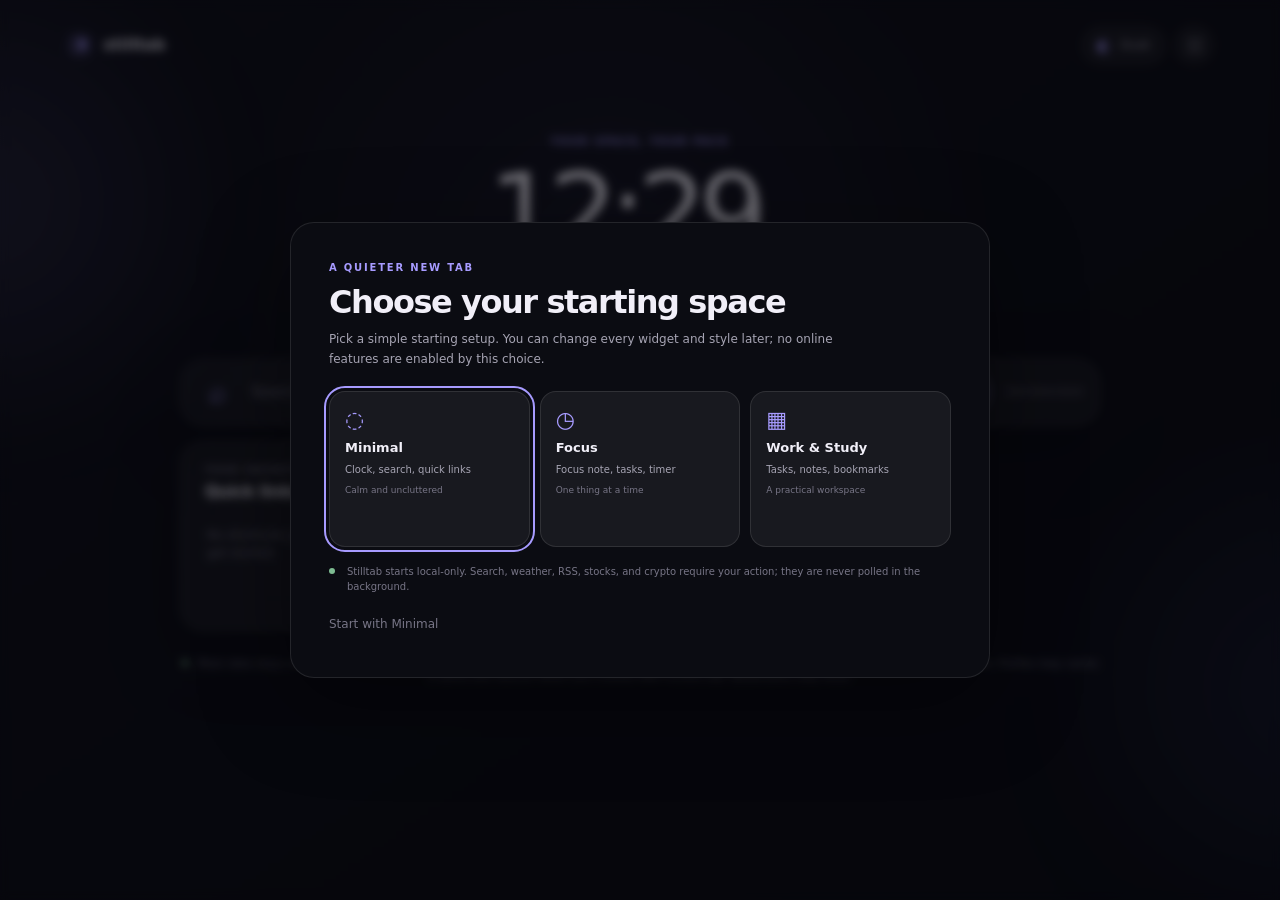
==== commit c39a8147: "Release Stilltab 0.8.0" ====
--- a/newtab.html
+++ b/newtab.html
@@ -7,6 +7,10 @@
   <title>Stilltab</title>
   <link rel="stylesheet" href="styles.css">
   <style id="user-custom-css"></style>
+  <script src="browser-compat.js" defer></script>
+  <script src="shortcut-storage.js" defer></script>
+  <script src="shortcut-favicon.js" defer></script>
+  <script src="shortcut-ui.js" defer></script>
   <script src="newtab.js" defer></script>
 </head>
 <body>
@@ -25,7 +29,7 @@
 
   <main id="home" class="page-shell">
     <section class="widget-grid" id="widget-grid" aria-label="Your widgets"></section>
-    <p class="privacy-note"><span class="privacy-dot" aria-hidden="true"></span> Most data stays on this device. Search, weather, feeds, articles, stock and crypto prices contact providers only when you choose those features; bookmarks stay local.</p>
+    <p class="privacy-note"><span class="privacy-dot" aria-hidden="true"></span> Most data stays on this device. Search, weather, feeds, articles, stock and crypto prices contact providers only when you choose those features; Firefox may cache a same-site favicon when you choose Add current tab. Bookmarks stay local.</p>
   </main>
 
   <aside class="settings-panel" id="settings-panel" aria-labelledby="settings-title" aria-hidden="true">
--- a/styles.css
+++ b/styles.css
@@ -131,18 +131,7 @@
 .shortcut-entry .shortcut { flex:1; }
 .shortcut:hover { background:var(--accent-soft);color:var(--ink); }
 .shortcut-glyph { width:26px;height:26px;flex:none;display:grid;place-items:center;border-radius:9px;background:var(--input);color:var(--accent);font-size:12px;font-weight:700; }
-.shortcut-glyph svg { display:block;width:16px;height:16px; }
-.shortcut-glyph--youtube { background:#ff0033;color:#fff; }
-.shortcut-glyph--google { background:rgba(66,133,244,.12);color:#4285f4;font-size:16px; }
-.shortcut-glyph--github { background:#24292f;color:#fff;font-size:9px; }
-.shortcut-glyph--reddit { background:#ff4500;color:#fff;font-size:17px; }
-.shortcut-glyph--twitch { background:#9146ff;color:#fff;font-size:15px; }
-.shortcut-glyph--discord { background:#5865f2;color:#fff;font-size:15px; }
-.shortcut-glyph--spotify { background:#1ed760;color:#07120b;font-size:18px; }
-.shortcut-glyph--instagram { background:linear-gradient(135deg,#7542d8,#e54173,#f6a33c);color:#fff;font-size:19px; }
-.shortcut-glyph--gmail { background:rgba(234,67,53,.13);color:#ea4335;font-size:15px; }
-.shortcut-glyph--wikipedia { background:var(--ink);color:var(--bg-deep);font-family:Georgia,serif;font-size:17px; }
-.shortcut-glyph--netflix { background:#e50914;color:#fff;font-size:17px; }
+.shortcut-favicon { display:block;width:17px;height:17px;object-fit:contain; }
 .shortcut-glyph--site-0 { background:#495c98;color:#fff; }
 .shortcut-glyph--site-1 { background:#287c75;color:#fff; }
 .shortcut-glyph--site-2 { background:#a04f6e;color:#fff; }
